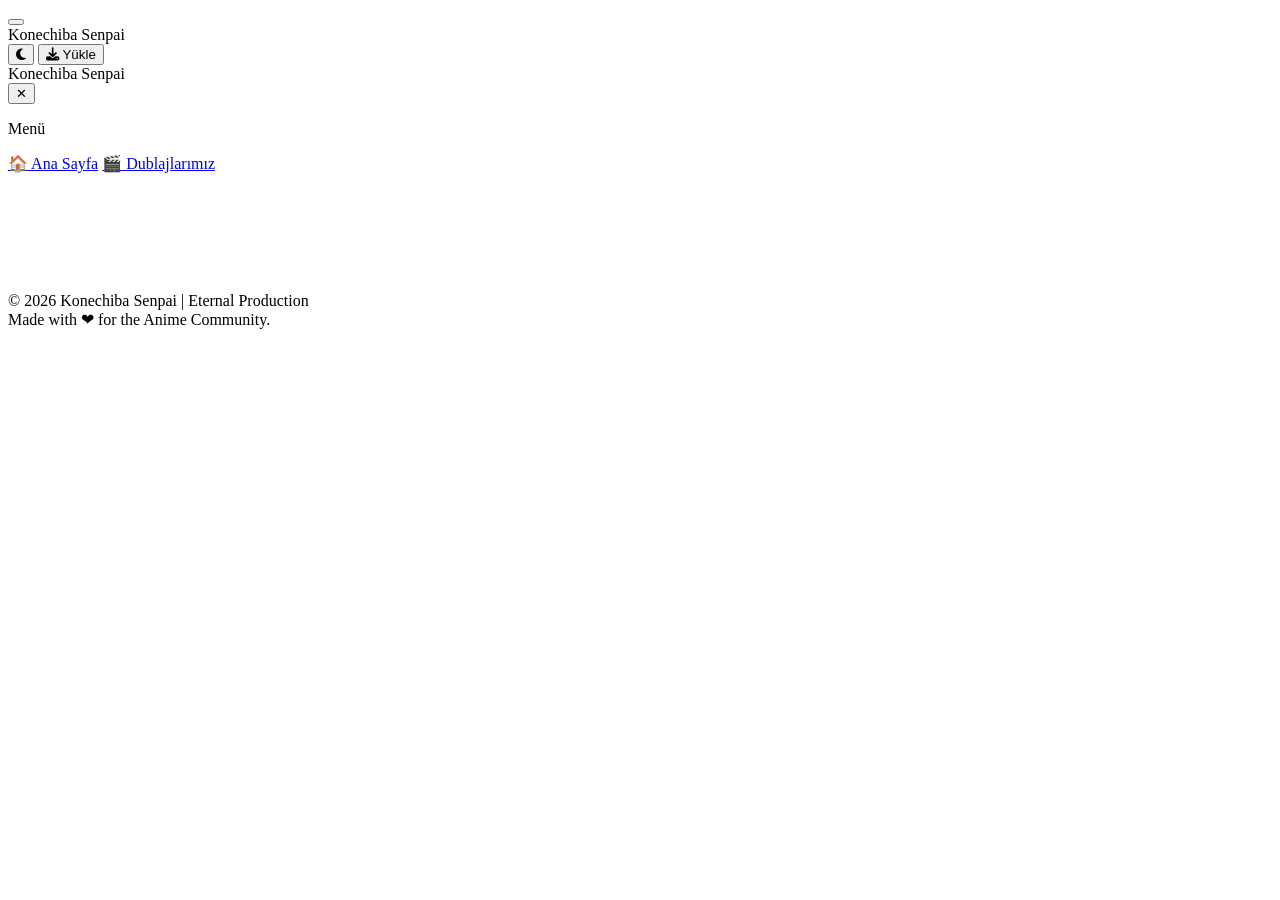
==== index.html @ d5ee9488 "Add files via upload" ====
<!DOCTYPE html>
<html lang="tr" data-theme="light">
<head>
<meta charset="UTF-8">
<meta name="viewport" content="width=device-width, initial-scale=1.0, viewport-fit=cover">
<title>Konechiba Senpai | Eternal Production</title>
<meta name="description" content="Konechiba Senpai — Eternal Production çatısı altında Türkçe anime dublaj sanatçısı. Tüm sosyal medya hesapları ve dublaj projeleri burada.">
<link rel="canonical" href="https://eternalproduction.com/">

<!-- Open Graph -->
<meta property="og:type" content="website">
<meta property="og:title" content="Konechiba Senpai | Eternal Production">
<meta property="og:description" content="Türkçe anime dublaj sanatçısı Konechiba Senpai'nin resmi sayfası.">
<meta property="og:image" content="assets/og-image.jpg">
<meta property="og:url" content="https://eternalproduction.com/">
<meta property="og:site_name" content="Eternal Production">
<meta property="og:locale" content="tr_TR">

<!-- Twitter Card -->
<meta name="twitter:card" content="summary_large_image">
<meta name="twitter:title" content="Konechiba Senpai | Eternal Production">
<meta name="twitter:description" content="Türkçe anime dublaj sanatçısı Konechiba Senpai'nin resmi sayfası.">
<meta name="twitter:image" content="assets/og-image.jpg">

<!-- PWA -->
<link rel="manifest" href="manifest.json">
<meta name="theme-color" content="#5b4fe9">
<link rel="icon" type="image/svg+xml" href="assets/favicon.svg">
<link rel="apple-touch-icon" href="assets/icon-192.png">

<link rel="stylesheet" href="css/style.css">
<link rel="stylesheet" href="https://cdnjs.cloudflare.com/ajax/libs/font-awesome/6.5.1/css/all.min.css">
</head>
<body>

<div id="loading-screen" class="loading-screen">
  <div class="loading-mark" aria-hidden="true"></div>
</div>

<div id="app-shell">

  <!-- NAVBAR -->
  <header class="navbar">
    <div class="navbar-left">
      <button id="hamburger-btn" class="hamburger-btn" aria-label="Menüyü aç" aria-expanded="false">
        <span></span><span></span><span></span>
      </button>
      <div class="brand">Konechiba <span>Senpai</span></div>
    </div>
    <div class="navbar-right">
      <button id="theme-toggle-btn" class="theme-toggle-btn" aria-label="Temayı değiştir">
        <i class="fa-solid fa-moon" id="theme-icon"></i>
      </button>
      <button id="install-btn" class="nav-pill primary install-pill" aria-label="Uygulamayı yükle">
        <i class="fa-solid fa-download"></i> Yükle
      </button>
    </div>
  </header>

  <!-- SIDE MENU -->
  <div id="side-overlay" class="side-overlay"></div>
  <nav id="side-menu" class="side-menu" aria-label="Ana menü">
    <div class="side-menu-header">
      <div class="brand">Konechiba <span>Senpai</span></div>
      <button id="side-menu-close" class="side-menu-close" aria-label="Menüyü kapat">✕</button>
    </div>
    <div class="side-menu-section">
      <p class="side-menu-title">Menü</p>
      <a href="index.html" class="side-menu-link active"><span class="icon">🏠</span> Ana Sayfa</a>
      <a href="dublaj.html" class="side-menu-link"><span class="icon">🎬</span> Dublajlarımız</a>
    </div>
  </nav>

  <!-- MAIN -->
  <main class="page-content">
    <section class="hero">
      <img id="hero-logo" class="hero-logo" src="" alt="Konechiba Senpai logo" onerror="this.style.visibility='hidden'">
      <h1 id="hero-name" class="hero-name">&nbsp;</h1>
      <p id="hero-bio" class="hero-bio">&nbsp;</p>
    </section>

    <section id="social-grid" class="social-grid" aria-label="Sosyal medya hesapları">
      <!-- JS ile data.json'dan otomatik oluşturulur -->
    </section>
  </main>

  <footer class="site-footer">
    © 2026 Konechiba Senpai | Eternal Production<br>
    Made with <span>❤</span> for the Anime Community.
  </footer>
</div>

<div id="toast-stack" class="toast-stack"></div>

<script src="js/main.js"></script>
<script src="js/social.js"></script>
</body>
</html>
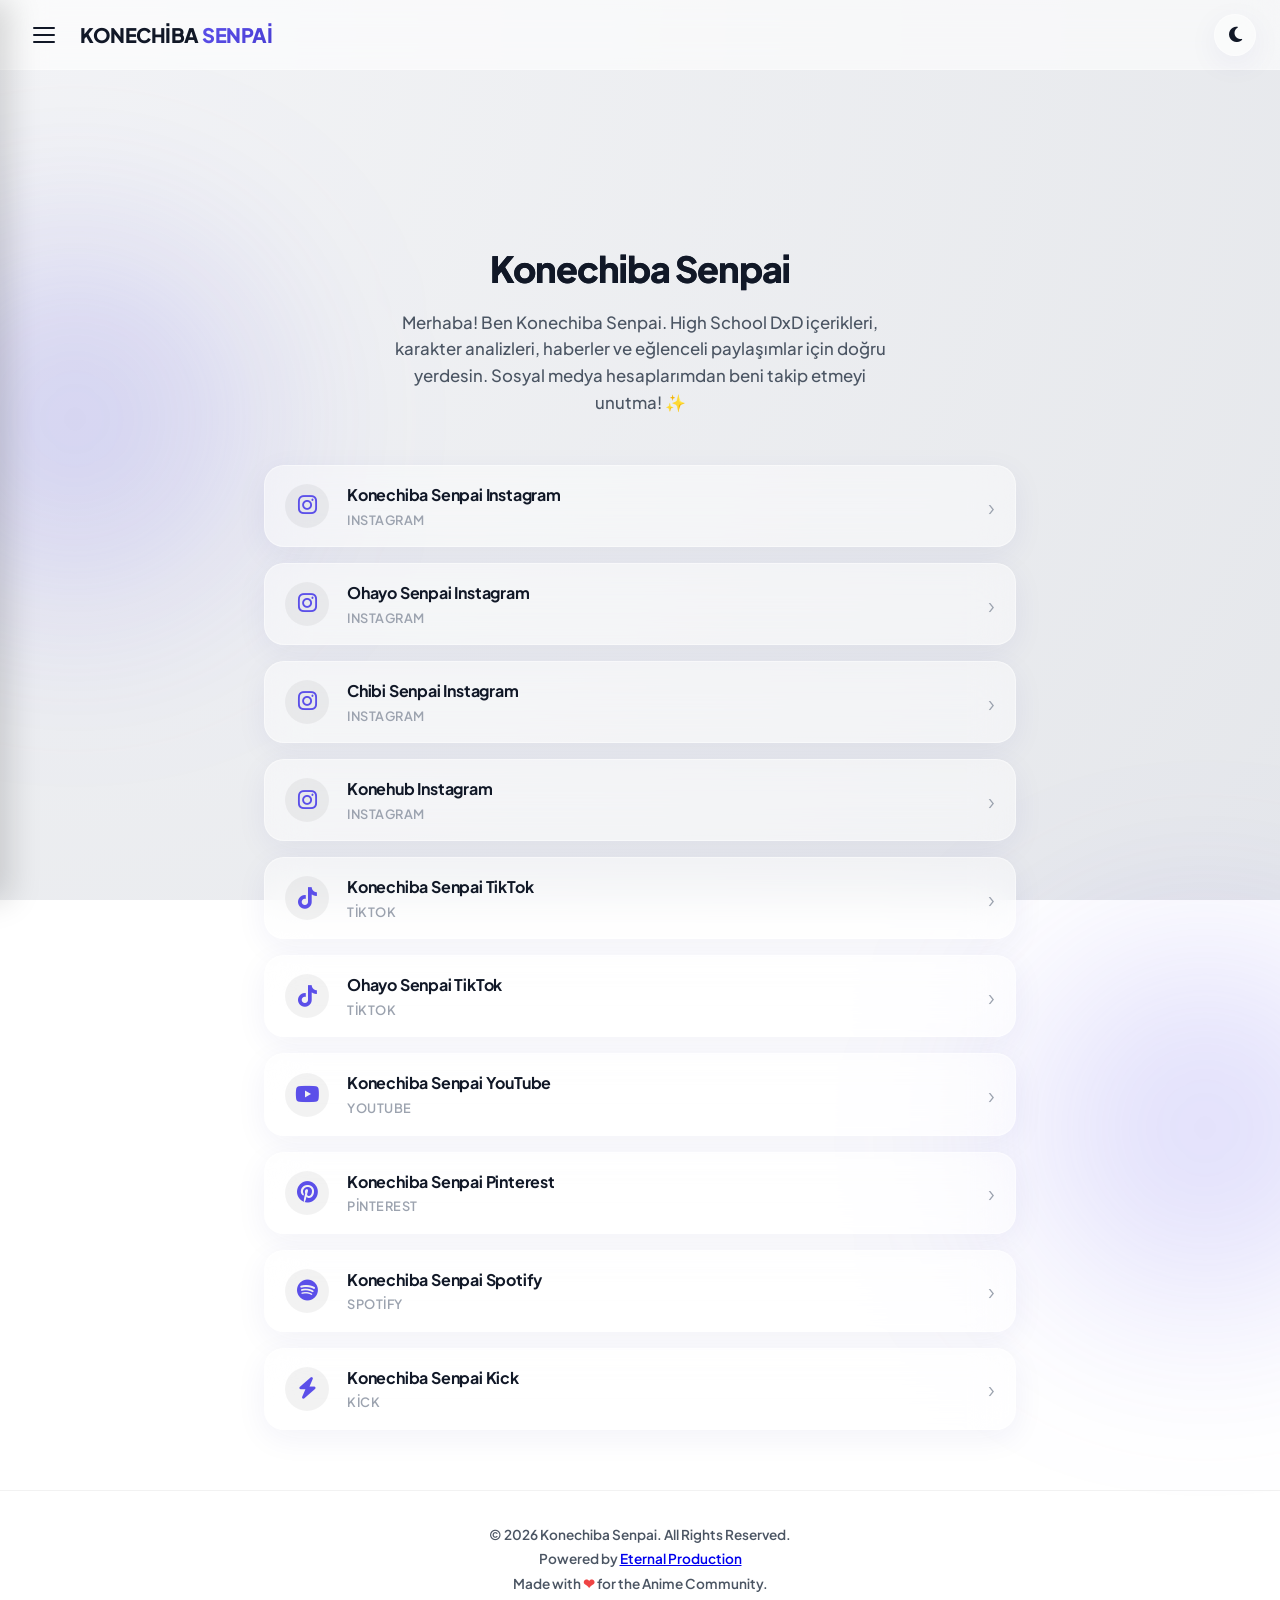
==== commit 777501d8: "Update index.html" ====
--- a/index.html
+++ b/index.html
@@ -85,9 +85,17 @@
   </main>
 
   <footer class="site-footer">
-    © 2026 Konechiba Senpai | Eternal Production<br>
-    Made with <span>❤</span> for the Anime Community.
-  </footer>
+  <p>© 2026 Konechiba Senpai. All Rights Reserved.</p>
+
+  <p>
+    Powered by
+    <a href="https://www.eternalproduction.net" target="_blank" rel="noopener noreferrer">
+      Eternal Production
+    </a>
+  </p>
+
+  <p>Made with <span>❤</span> for the Anime Community.</p>
+</footer>
 </div>
 
 <div id="toast-stack" class="toast-stack"></div>
--- a/css/style.css
+++ b/css/style.css
@@ -0,0 +1,855 @@
+/* ==========================================================================
+   style.css — Konechiba Senpai | Eternal Production
+   Premium Glassmorphism Dark/Light Theme Design
+   ========================================================================== */
+
+@import url('https://fonts.googleapis.com/css2?family=Plus+Jakarta+Sans:wght@300;400;500;600;700;800&display=swap');
+
+/* === CSS VARIABLES === */
+:root {
+  /* Fonts */
+  --font-main: 'Plus Jakarta Sans', sans-serif;
+
+  /* Colors - Light Theme */
+  --bg-gradient: radial-gradient(circle at 0% 0%, #f3f4f6 0%, #e5e7eb 100%);
+  --bg-solid: #f9fafb;
+  --text-primary: #111827;
+  --text-secondary: #4b5563;
+  --text-muted: #9ca3af;
+  --accent: #5b4fe9;
+  --accent-glow: rgba(91, 79, 233, 0.2);
+  --accent-hover: #4a3fd4;
+
+  /* Glassmorphism Elements */
+  --glass-bg: rgba(255, 255, 255, 0.45);
+  --glass-border: rgba(255, 255, 255, 0.4);
+  --glass-shadow: 0 8px 32px 0 rgba(31, 38, 135, 0.06);
+  --glass-blur: blur(20px);
+
+  /* Specific UI Panels */
+  --nav-bg: rgba(255, 255, 255, 0.6);
+  --nav-border: rgba(255, 255, 255, 0.3);
+  --side-menu-bg: rgba(255, 255, 255, 0.95);
+  --card-hover-bg: rgba(255, 255, 255, 0.7);
+  --border-light: rgba(0, 0, 0, 0.05);
+
+  /* Common Variables */
+  --transition-fast: 0.2s cubic-bezier(0.4, 0, 0.2, 1);
+  --transition-normal: 0.3s cubic-bezier(0.4, 0, 0.2, 1);
+  --transition-slow: 0.5s cubic-bezier(0.4, 0, 0.2, 1);
+  --radius-sm: 8px;
+  --radius-md: 14px;
+  --radius-lg: 20px;
+  --radius-xl: 30px;
+}
+
+html[data-theme="dark"] {
+  /* Colors - Dark Theme */
+  --bg-gradient: radial-gradient(circle at 0% 0%, #0c0b1e 0%, #05040d 100%);
+  --bg-solid: #05040d;
+  --text-primary: #f9fafb;
+  --text-secondary: #d1d5db;
+  --text-muted: #6b7280;
+  --accent: #7c3aed;
+  --accent-glow: rgba(124, 58, 237, 0.3);
+  --accent-hover: #8b5cf6;
+
+  /* Glassmorphic Elements - Dark Mode */
+  --glass-bg: rgba(15, 14, 28, 0.55);
+  --glass-border: rgba(255, 255, 255, 0.08);
+  --glass-shadow: 0 8px 32px 0 rgba(0, 0, 0, 0.35);
+  --glass-blur: blur(20px);
+
+  /* Specific UI Panels - Dark Mode */
+  --nav-bg: rgba(12, 11, 30, 0.6);
+  --nav-border: rgba(255, 255, 255, 0.05);
+  --side-menu-bg: rgba(10, 9, 21, 0.97);
+  --card-hover-bg: rgba(255, 255, 255, 0.05);
+  --border-light: rgba(255, 255, 255, 0.06);
+}
+
+/* === RESET & BASE === */
+*, *::before, *::after {
+  box-sizing: border-box;
+  margin: 0;
+  padding: 0;
+  -webkit-tap-highlight-color: transparent;
+}
+
+body {
+  font-family: var(--font-main);
+  background: var(--bg-gradient);
+  background-attachment: fixed;
+  color: var(--text-primary);
+  min-height: 100vh;
+  display: flex;
+  flex-direction: column;
+  overflow-x: hidden;
+  transition: background var(--transition-slow), color var(--transition-normal);
+  line-height: 1.6;
+}
+
+/* === LOADING SCREEN === */
+.loading-screen {
+  position: fixed;
+  top: 0; left: 0; right: 0; bottom: 0;
+  background: var(--bg-solid);
+  display: flex;
+  justify-content: center;
+  align-items: center;
+  z-index: 9999;
+  opacity: 1;
+  visibility: visible;
+  transition: opacity var(--transition-normal), visibility var(--transition-normal);
+}
+
+.loading-screen.is-hidden {
+  opacity: 0;
+  visibility: hidden;
+}
+
+.loading-mark {
+  width: 45px;
+  height: 45px;
+  border: 3px solid var(--border-light);
+  border-top-color: var(--accent);
+  border-radius: 50%;
+  animation: spin 0.8s cubic-bezier(0.5, 0.1, 0.5, 0.9) infinite;
+}
+
+@keyframes spin {
+  to { transform: rotate(360deg); }
+}
+
+/* === APP SHELL === */
+#app-shell {
+  display: flex;
+  flex-direction: column;
+  min-height: 100vh;
+  position: relative;
+  z-index: 1;
+}
+
+/* Background Glowing Orbs */
+#app-shell::before, #app-shell::after {
+  content: "";
+  position: absolute;
+  width: 350px;
+  height: 350px;
+  border-radius: 50%;
+  background: var(--accent-glow);
+  filter: blur(100px);
+  z-index: -1;
+  pointer-events: none;
+  animation: float 10s ease-in-out infinite alternate;
+}
+
+#app-shell::before {
+  top: 15%;
+  left: -100px;
+}
+
+#app-shell::after {
+  bottom: 20%;
+  right: -100px;
+  animation-delay: -5s;
+}
+
+@keyframes float {
+  0% { transform: translate(0, 0) scale(1); }
+  100% { transform: translate(50px, 50px) scale(1.1); }
+}
+
+/* === GLASS CARD COMMON === */
+.glass-card {
+  background: var(--glass-bg);
+  backdrop-filter: var(--glass-blur);
+  -webkit-backdrop-filter: var(--glass-blur);
+  border: 1px solid var(--glass-border);
+  box-shadow: var(--glass-shadow);
+  border-radius: var(--radius-lg);
+  transition: transform var(--transition-normal), background-color var(--transition-normal), border var(--transition-normal), box-shadow var(--transition-normal);
+}
+
+/* === NAVBAR === */
+.navbar {
+  position: fixed;
+  top: 0;
+  left: 0;
+  right: 0;
+  height: 70px;
+  padding: 0 24px;
+  display: flex;
+  justify-content: space-between;
+  align-items: center;
+  background: var(--nav-bg);
+  backdrop-filter: var(--glass-blur);
+  -webkit-backdrop-filter: var(--glass-blur);
+  border-bottom: 1px solid var(--nav-border);
+  z-index: 1000;
+  transition: background var(--transition-normal), border var(--transition-normal);
+}
+
+.navbar-left, .navbar-right {
+  display: flex;
+  align-items: center;
+  gap: 16px;
+}
+
+/* Brand Name */
+.brand {
+  font-size: 1.25rem;
+  font-weight: 800;
+  letter-spacing: -0.5px;
+  color: var(--text-primary);
+  text-transform: uppercase;
+}
+
+.brand span {
+  color: var(--accent);
+  background: linear-gradient(135deg, var(--accent), var(--accent-hover));
+  -webkit-background-clip: text;
+  -webkit-text-fill-color: transparent;
+}
+
+/* Hamburger Button */
+.hamburger-btn {
+  background: none;
+  border: none;
+  cursor: pointer;
+  width: 40px;
+  height: 40px;
+  display: flex;
+  flex-direction: column;
+  justify-content: center;
+  align-items: center;
+  gap: 5px;
+  border-radius: var(--radius-sm);
+  transition: background var(--transition-fast);
+}
+
+.hamburger-btn:hover {
+  background: var(--border-light);
+}
+
+.hamburger-btn span {
+  display: block;
+  width: 22px;
+  height: 2px;
+  background-color: var(--text-primary);
+  border-radius: 2px;
+  transition: transform var(--transition-normal), opacity var(--transition-normal);
+}
+
+.hamburger-btn.is-open span:nth-child(1) {
+  transform: translateY(7px) rotate(45deg);
+}
+
+.hamburger-btn.is-open span:nth-child(2) {
+  opacity: 0;
+}
+
+.hamburger-btn.is-open span:nth-child(3) {
+  transform: translateY(-7px) rotate(-45deg);
+}
+
+/* Theme Toggle Button */
+.theme-toggle-btn {
+  background: var(--glass-bg);
+  border: 1px solid var(--glass-border);
+  cursor: pointer;
+  width: 42px;
+  height: 42px;
+  border-radius: 50%;
+  display: flex;
+  justify-content: center;
+  align-items: center;
+  color: var(--text-primary);
+  font-size: 1.1rem;
+  box-shadow: var(--glass-shadow);
+  transition: transform var(--transition-fast), background var(--transition-fast);
+}
+
+.theme-toggle-btn:hover {
+  transform: scale(1.08);
+  background: var(--card-hover-bg);
+}
+
+.theme-toggle-btn:active {
+  transform: scale(0.95);
+}
+
+/* PWA Install Button */
+.nav-pill {
+  font-family: var(--font-main);
+  font-size: 0.9rem;
+  font-weight: 600;
+  padding: 8px 16px;
+  border-radius: var(--radius-xl);
+  border: none;
+  cursor: pointer;
+  display: flex;
+  align-items: center;
+  gap: 8px;
+  text-decoration: none;
+  transition: transform var(--transition-fast), background var(--transition-fast), box-shadow var(--transition-fast);
+}
+
+.nav-pill.primary {
+  background: var(--accent);
+  color: #ffffff;
+  box-shadow: 0 4px 14px var(--accent-glow);
+}
+
+.nav-pill.primary:hover {
+  background: var(--accent-hover);
+  transform: translateY(-2px);
+  box-shadow: 0 6px 20px var(--accent-glow);
+}
+
+.nav-pill.primary:active {
+  transform: translateY(0);
+}
+
+.install-pill {
+  display: none !important; /* Hide initially */
+}
+
+.install-pill.is-visible {
+  display: inline-flex !important; /* Display when eligible */
+}
+
+/* === SIDE DRAWER MENU === */
+.side-overlay {
+  position: fixed;
+  top: 0; left: 0; right: 0; bottom: 0;
+  background: rgba(0, 0, 0, 0.4);
+  backdrop-filter: blur(4px);
+  -webkit-backdrop-filter: blur(4px);
+  z-index: 1100;
+  opacity: 0;
+  visibility: hidden;
+  transition: opacity var(--transition-normal), visibility var(--transition-normal);
+}
+
+.side-overlay.is-visible {
+  opacity: 1;
+  visibility: visible;
+}
+
+.side-menu {
+  position: fixed;
+  top: 0;
+  left: 0;
+  bottom: 0;
+  width: 300px;
+  max-width: 85%;
+  background: var(--side-menu-bg);
+  backdrop-filter: blur(20px);
+  -webkit-backdrop-filter: blur(20px);
+  z-index: 1200;
+  transform: translateX(-100%);
+  transition: transform var(--transition-normal);
+  display: flex;
+  flex-direction: column;
+  padding: 24px;
+  box-shadow: 10px 0 30px rgba(0, 0, 0, 0.15);
+  border-right: 1px solid var(--nav-border);
+}
+
+.side-menu.is-open {
+  transform: translateX(0);
+}
+
+.side-menu-header {
+  display: flex;
+  justify-content: space-between;
+  align-items: center;
+  margin-bottom: 40px;
+}
+
+.side-menu-close {
+  background: none;
+  border: none;
+  cursor: pointer;
+  color: var(--text-primary);
+  font-size: 1.25rem;
+  width: 36px;
+  height: 36px;
+  display: flex;
+  justify-content: center;
+  align-items: center;
+  border-radius: 50%;
+  transition: background var(--transition-fast);
+}
+
+.side-menu-close:hover {
+  background: var(--border-light);
+}
+
+.side-menu-section {
+  display: flex;
+  flex-direction: column;
+  gap: 8px;
+}
+
+.side-menu-title {
+  font-size: 0.8rem;
+  font-weight: 700;
+  text-transform: uppercase;
+  letter-spacing: 1.5px;
+  color: var(--text-muted);
+  margin-bottom: 12px;
+  padding-left: 8px;
+}
+
+.side-menu-link {
+  font-size: 1rem;
+  font-weight: 600;
+  color: var(--text-secondary);
+  text-decoration: none;
+  padding: 14px 18px;
+  border-radius: var(--radius-md);
+  display: flex;
+  align-items: center;
+  gap: 12px;
+  transition: color var(--transition-fast), background var(--transition-fast), transform var(--transition-fast);
+}
+
+.side-menu-link .icon {
+  font-size: 1.15rem;
+}
+
+.side-menu-link:hover {
+  color: var(--accent);
+  background: var(--border-light);
+  transform: translateX(5px);
+}
+
+.side-menu-link.active {
+  color: #ffffff;
+  background: var(--accent);
+  box-shadow: 0 4px 15px var(--accent-glow);
+}
+
+.side-menu-link.active:hover {
+  transform: none;
+}
+
+/* === PAGE CONTENT & HERO === */
+.page-content {
+  flex-grow: 1;
+  padding: 110px 24px 60px 24px; /* Space for fixed navbar */
+  max-width: 800px;
+  width: 100%;
+  margin: 0 auto;
+}
+
+.hero {
+  text-align: center;
+  margin-bottom: 48px;
+  display: flex;
+  flex-direction: column;
+  align-items: center;
+}
+
+.hero-logo {
+  width: 110px;
+  height: 110px;
+  border-radius: 50%;
+  object-fit: cover;
+  margin-bottom: 20px;
+  border: 4px solid var(--glass-border);
+  box-shadow: var(--glass-shadow);
+  background: var(--glass-bg);
+  animation: logoPulse 4s ease-in-out infinite alternate;
+}
+
+@keyframes logoPulse {
+  0% { transform: scale(1); box-shadow: 0 0 0 0 var(--accent-glow); }
+  100% { transform: scale(1.03); box-shadow: 0 0 20px 4px var(--accent-glow); }
+}
+
+.hero-name {
+  font-size: 2.25rem;
+  font-weight: 800;
+  letter-spacing: -1px;
+  margin-bottom: 12px;
+  color: var(--text-primary);
+  background: linear-gradient(135deg, var(--text-primary), var(--text-secondary));
+  -webkit-background-clip: text;
+}
+
+.hero-bio {
+  font-size: 1.05rem;
+  font-weight: 500;
+  color: var(--text-secondary);
+  max-width: 500px;
+  margin: 0 auto;
+  line-height: 1.6;
+}
+
+/* === SOCIAL GRID === */
+.social-grid {
+  display: flex;
+  flex-direction: column;
+  gap: 16px;
+  width: 100%;
+}
+
+.social-card {
+  display: flex;
+  align-items: center;
+  padding: 16px 20px;
+  text-decoration: none;
+  color: var(--text-primary);
+  opacity: 0;
+  animation: slideInUp 0.6s cubic-bezier(0.16, 1, 0.3, 1) forwards;
+}
+
+@keyframes slideInUp {
+  from {
+    opacity: 0;
+    transform: translateY(20px);
+  }
+  to {
+    opacity: 1;
+    transform: translateY(0);
+  }
+}
+
+.social-card:hover {
+  transform: translateY(-3px);
+  background: var(--card-hover-bg);
+  box-shadow: 0 12px 30px rgba(31, 38, 135, 0.12);
+  border-color: var(--accent);
+}
+
+.social-icon {
+  width: 44px;
+  height: 44px;
+  border-radius: 50%;
+  background: var(--border-light);
+  display: flex;
+  justify-content: center;
+  align-items: center;
+  font-size: 1.35rem;
+  color: var(--accent);
+  flex-shrink: 0;
+  margin-right: 18px;
+  overflow: hidden;
+  transition: transform var(--transition-fast), background var(--transition-fast);
+}
+
+.social-icon img {
+  width: 100%;
+  height: 100%;
+  object-fit: cover;
+}
+
+.social-card:hover .social-icon {
+  transform: scale(1.1) rotate(-5deg);
+  background: var(--accent-glow);
+}
+
+.social-text {
+  flex-grow: 1;
+  display: flex;
+  flex-direction: column;
+}
+
+.social-username {
+  font-weight: 700;
+  font-size: 1rem;
+  letter-spacing: -0.2px;
+  margin-bottom: 2px;
+}
+
+.social-platform {
+  font-size: 0.8rem;
+  color: var(--text-muted);
+  font-weight: 600;
+  text-transform: uppercase;
+  letter-spacing: 0.5px;
+}
+
+.social-arrow {
+  font-size: 1.5rem;
+  color: var(--text-muted);
+  font-weight: 300;
+  transition: transform var(--transition-fast), color var(--transition-fast);
+  margin-left: 10px;
+}
+
+.social-card:hover .social-arrow {
+  transform: translateX(4px);
+  color: var(--accent);
+}
+
+/* Disabled State for invalid URL */
+.social-card[aria-disabled="true"] {
+  cursor: not-allowed;
+  opacity: 0.6 !important;
+}
+
+.social-card[aria-disabled="true"] .social-arrow {
+  display: none;
+}
+
+.dub-cover {
+  height: 180px;
+}
+
+.dub-body {
+  padding: 18px;
+  gap: 10px;
+}
+
+.dub-title {
+  font-size: 1.15rem;
+}
+
+.dub-desc {
+  font-size: 0.85rem;
+  line-height: 1.4;
+
+  display: -webkit-box;
+  -webkit-line-clamp: 2;
+  -webkit-box-orient: vertical;
+  overflow: hidden;
+}
+
+.dub-meta-grid {
+  gap: 8px;
+  padding: 10px;
+}
+
+.dub-meta-item .label {
+  font-size: 0.65rem;
+}
+
+.dub-meta-item .value {
+  font-size: 0.75rem;
+}
+
+/* Dub Watch Button */
+.btn {
+  font-family: var(--font-main);
+  font-size: 0.95rem;
+  font-weight: 700;
+  padding: 12px 24px;
+  border-radius: var(--radius-md);
+  border: none;
+  cursor: pointer;
+  display: inline-flex;
+  justify-content: center;
+  align-items: center;
+  gap: 10px;
+  text-decoration: none;
+  text-align: center;
+  width: 100%;
+  text-transform: uppercase;
+  letter-spacing: 0.5px;
+  transition: transform var(--transition-fast), background var(--transition-fast), box-shadow var(--transition-fast);
+}
+
+.btn-primary {
+  background: var(--accent);
+  color: #ffffff;
+  box-shadow: 0 4px 14px var(--accent-glow);
+}
+
+.btn-primary:hover {
+  background: var(--accent-hover);
+  transform: translateY(-2px);
+  box-shadow: 0 6px 20px var(--accent-glow);
+}
+
+.btn-primary:active {
+  transform: translateY(0);
+}
+
+.btn-ghost {
+  background: var(--border-light);
+  color: var(--text-muted);
+  cursor: not-allowed;
+}
+
+/* === SITE FOOTER === */
+.site-footer {
+  text-align: center;
+  padding: 32px 24px;
+  font-size: 0.85rem;
+  font-weight: 600;
+  color: var(--text-secondary);
+  border-top: 1px solid var(--border-light);
+  margin-top: auto;
+  line-height: 1.8;
+}
+
+.site-footer span {
+  color: #ef4444;
+  display: inline-block;
+  animation: heartBeat 1.2s infinite;
+}
+
+@keyframes heartBeat {
+  0%, 100% { transform: scale(1); }
+  50% { transform: scale(1.2); }
+}
+
+/* === TOAST NOTIFICATIONS === */
+.toast-stack {
+  position: fixed;
+  bottom: 24px;
+  right: 24px;
+  z-index: 2000;
+  display: flex;
+  flex-direction: column;
+  gap: 10px;
+  pointer-events: none;
+  max-width: 320px;
+  width: calc(100% - 48px);
+}
+
+.toast {
+  background: var(--glass-bg);
+  backdrop-filter: var(--glass-blur);
+  -webkit-backdrop-filter: var(--glass-blur);
+  border: 1px solid var(--glass-border);
+  box-shadow: var(--glass-shadow);
+  padding: 14px 18px;
+  border-radius: var(--radius-md);
+  font-size: 0.85rem;
+  font-weight: 600;
+  color: var(--text-primary);
+  pointer-events: auto;
+  animation: toastIn 0.35s cubic-bezier(0.16, 1, 0.3, 1) forwards;
+  display: flex;
+  align-items: center;
+  border-left: 4px solid var(--accent);
+}
+
+.toast.success {
+  border-left-color: #10b981;
+}
+
+.toast.error {
+  border-left-color: #ef4444;
+}
+
+@keyframes toastIn {
+  from {
+    opacity: 0;
+    transform: translateY(20px) scale(0.9);
+  }
+  to {
+    opacity: 1;
+    transform: translateY(0) scale(1);
+  }
+}
+
+/* === PLACEHOLDERS === */
+.placeholder-note {
+  text-align: center;
+  color: var(--text-secondary);
+  padding: 30px;
+  font-weight: 500;
+}
+
+/* === RESPONSIVE MEDIA QUERIES === */
+@media (min-width: 600px) {
+  .dub-card {
+    flex-direction: row;
+    height: 280px;
+  }
+
+  .dub-cover {
+    width: 200px;
+    height: 100%;
+    border-bottom: none;
+    border-right: 1px solid var(--border-light);
+  }
+
+  .dub-body {
+    flex-grow: 1;
+    padding: 24px;
+    justify-content: center;
+  }
+
+  .dub-meta-grid {
+    grid-template-columns: repeat(4, 1fr);
+  }
+
+  .btn {
+    width: auto;
+    align-self: flex-start;
+  }
+}
+/* =======================================================
+   MOBİL NAVBAR FIX (768px ve altı)
+   ======================================================= */
+
+@media (max-width: 768px) {
+
+  /* Navbar */
+  .navbar {
+    height: 60px !important;
+    padding: 0 10px !important;
+  }
+
+  /* Sol ve sağ alanlar */
+  .navbar-left,
+  .navbar-right {
+    gap: 4px !important;
+    flex-shrink: 1;
+  }
+
+  /* Logo yazısı */
+  .brand {
+    font-size: 0.9rem !important;
+    letter-spacing: 0 !important;
+    white-space: nowrap;
+  }
+
+  /* Hamburger menü */
+  .hamburger-btn {
+    width: 34px !important;
+    height: 34px !important;
+  }
+
+  .hamburger-btn span {
+    width: 18px !important;
+  }
+
+  /* Gece - gündüz butonu */
+  .theme-toggle-btn {
+    width: 34px !important;
+    height: 34px !important;
+    font-size: 0.9rem !important;
+    margin: 0 !important;
+    flex-shrink: 0;
+  }
+
+  /* PWA / İndir butonu */
+  .nav-pill {
+    padding: 6px 10px !important;
+    font-size: 0.75rem !important;
+    gap: 4px !important;
+    white-space: nowrap;
+  }
+
+  /* Sağ tarafın taşmasını engelle */
+  .navbar-right {
+    display: flex !important;
+    align-items: center !important;
+    justify-content: flex-end !important;
+  }
+
+  /* Sol tarafın taşmasını engelle */
+  .navbar-left {
+    display: flex !important;
+    align-items: center !important;
+  }
+
+}
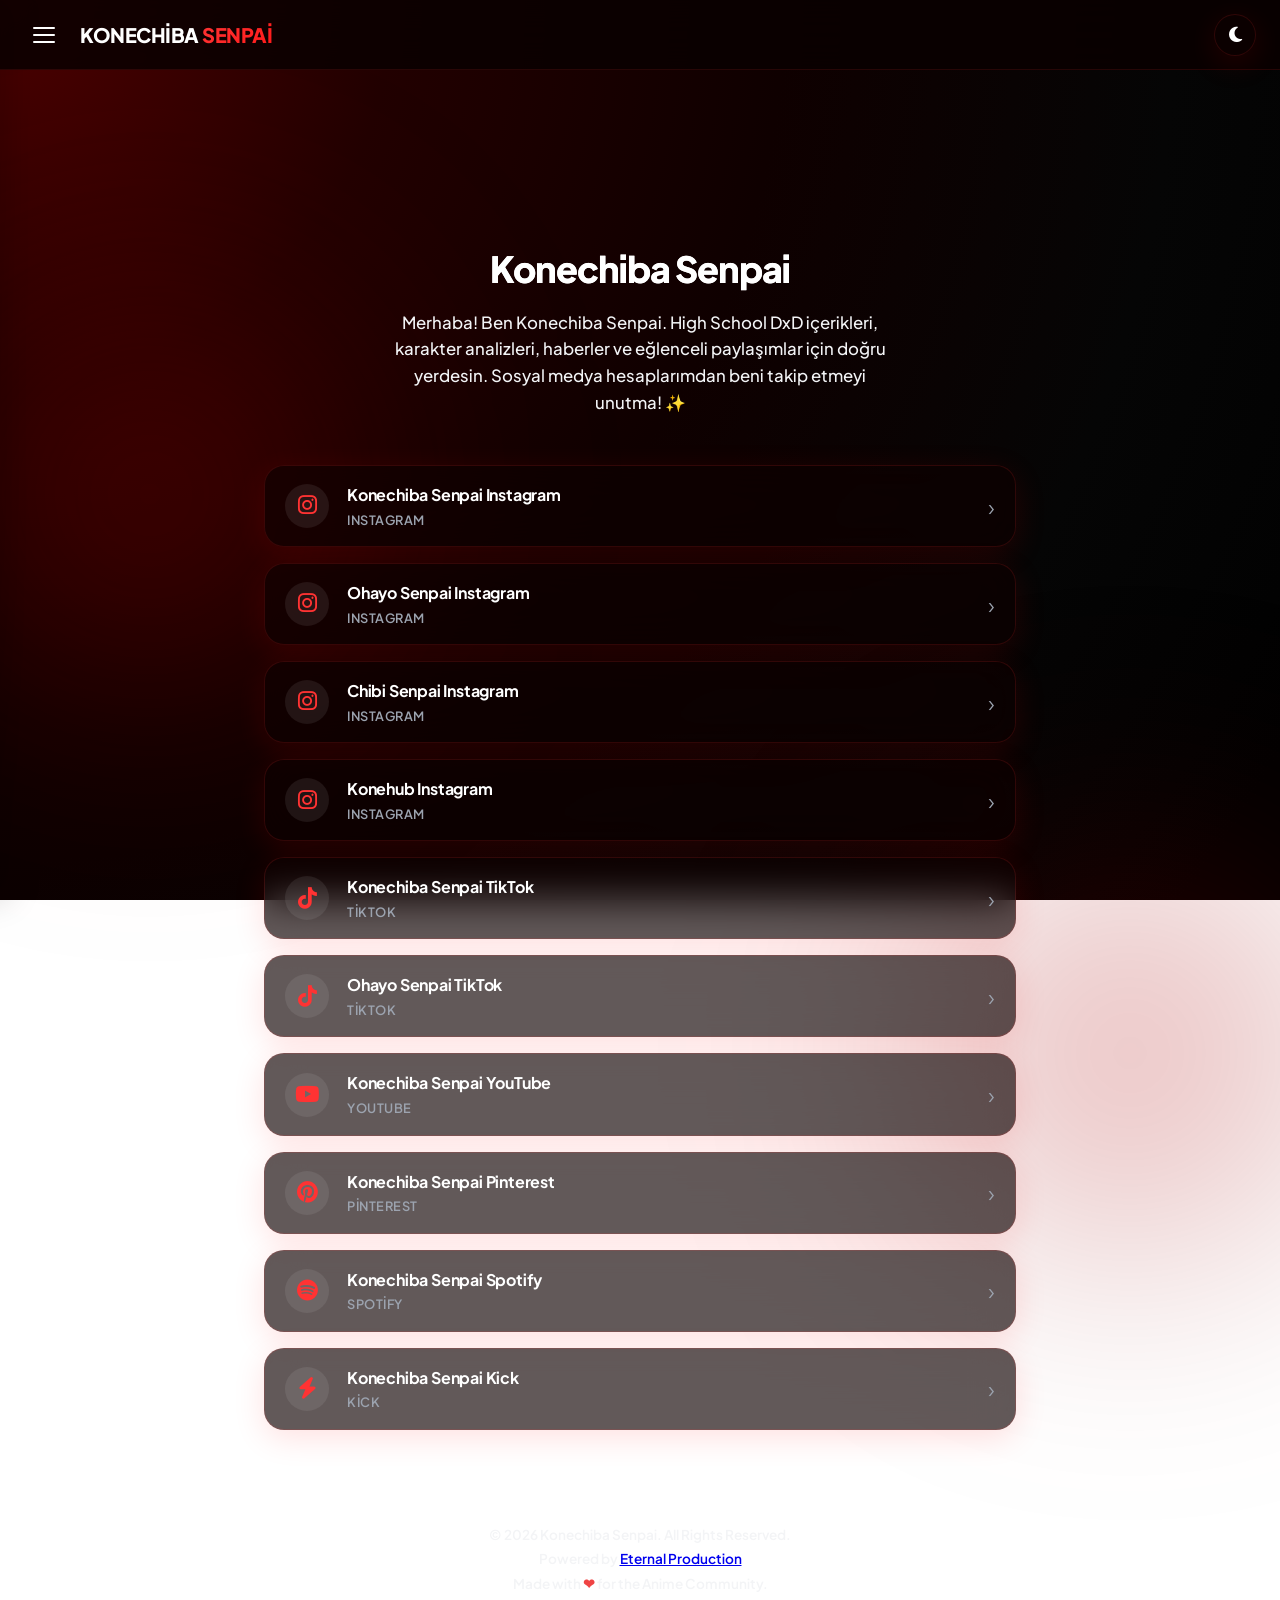
==== commit 24dbbd85: "feat: complete overhaul of website themes to premium black and red scheme - Re-designed root and dar" ====
--- a/index.html
+++ b/index.html
@@ -3,7 +3,7 @@
 <head>
 <meta charset="UTF-8">
 <meta name="viewport" content="width=device-width, initial-scale=1.0, viewport-fit=cover">
-<title>Konechiba Senpai | Eternal Production</title>
+<title>Konechiba Senpai</title>
 <meta name="description" content="Konechiba Senpai — Eternal Production çatısı altında Türkçe anime dublaj sanatçısı. Tüm sosyal medya hesapları ve dublaj projeleri burada.">
 <link rel="canonical" href="https://eternalproduction.com/">
 
@@ -24,7 +24,7 @@
 
 <!-- PWA -->
 <link rel="manifest" href="manifest.json">
-<meta name="theme-color" content="#5b4fe9">
+<meta name="theme-color" content="#ff3333">
 <link rel="icon" type="image/svg+xml" href="assets/favicon.svg">
 <link rel="apple-touch-icon" href="assets/icon-192.png">
 
--- a/css/style.css
+++ b/css/style.css
@@ -1,3 +1,4 @@
+
 /* ==========================================================================
    style.css — Konechiba Senpai | Eternal Production
    Premium Glassmorphism Dark/Light Theme Design
@@ -10,28 +11,35 @@
   /* Fonts */
   --font-main: 'Plus Jakarta Sans', sans-serif;
 
-  /* Colors - Light Theme */
-  --bg-gradient: radial-gradient(circle at 0% 0%, #f3f4f6 0%, #e5e7eb 100%);
-  --bg-solid: #f9fafb;
-  --text-primary: #111827;
-  --text-secondary: #4b5563;
+  /* Colors - Default Black & Red Theme (formerly Light) */
+  --bg-gradient: radial-gradient(
+    circle at top left,
+    #4d0000 0%,
+    #220000 25%,
+    #0f0000 50%,
+    #050505 75%,
+    #000000 100%
+  );
+  --bg-solid: #000000;
+  --text-primary: #ffffff;
+  --text-secondary: #f3f4f6;
   --text-muted: #9ca3af;
-  --accent: #5b4fe9;
-  --accent-glow: rgba(91, 79, 233, 0.2);
-  --accent-hover: #4a3fd4;
-
+  --accent: #ff3333;
+  --accent-glow: rgba(255, 51, 51, 0.25);
+  --accent-hover: #ff1a1a;
+  
   /* Glassmorphism Elements */
-  --glass-bg: rgba(255, 255, 255, 0.45);
-  --glass-border: rgba(255, 255, 255, 0.4);
-  --glass-shadow: 0 8px 32px 0 rgba(31, 38, 135, 0.06);
+  --glass-bg: rgba(15, 0, 0, 0.65);
+  --glass-border: rgba(255, 51, 51, 0.15);
+  --glass-shadow: 0 8px 32px 0 rgba(255, 0, 0, 0.12);
   --glass-blur: blur(20px);
-
+  
   /* Specific UI Panels */
-  --nav-bg: rgba(255, 255, 255, 0.6);
-  --nav-border: rgba(255, 255, 255, 0.3);
-  --side-menu-bg: rgba(255, 255, 255, 0.95);
-  --card-hover-bg: rgba(255, 255, 255, 0.7);
-  --border-light: rgba(0, 0, 0, 0.05);
+  --nav-bg: rgba(10, 0, 0, 0.85);
+  --nav-border: rgba(255, 51, 51, 0.12);
+  --side-menu-bg: rgba(5, 0, 0, 0.98);
+  --card-hover-bg: rgba(255, 0, 0, 0.08);
+  --border-light: rgba(255, 255, 255, 0.08);
 
   /* Common Variables */
   --transition-fast: 0.2s cubic-bezier(0.4, 0, 0.2, 1);
@@ -44,28 +52,39 @@
 }
 
 html[data-theme="dark"] {
-  /* Colors - Dark Theme */
-  --bg-gradient: radial-gradient(circle at 0% 0%, #0c0b1e 0%, #05040d 100%);
-  --bg-solid: #05040d;
+  /* Colors - Crimson Dark Theme */
+  --bg-gradient: radial-gradient(
+    circle at top left,
+    #8b0000 0%,
+    #4d0000 25%,
+    #1a0000 50%,
+    #050505 75%,
+    #000000 100%
+  );
+
+  --bg-solid: #000000;
   --text-primary: #f9fafb;
   --text-secondary: #d1d5db;
-  --text-muted: #6b7280;
-  --accent: #7c3aed;
-  --accent-glow: rgba(124, 58, 237, 0.3);
-  --accent-hover: #8b5cf6;
-
-  /* Glassmorphic Elements - Dark Mode */
-  --glass-bg: rgba(15, 14, 28, 0.55);
+  --text-muted: #9ca3af;
+
+  /* Red Theme */
+  --accent: #ff1a1a;
+  --accent-glow: rgba(255, 0, 0, 0.30);
+  --accent-hover: #ff4040;
+
+  /* Glassmorphism */
+  --glass-bg: rgba(20, 0, 0, 0.55);
   --glass-border: rgba(255, 255, 255, 0.08);
-  --glass-shadow: 0 8px 32px 0 rgba(0, 0, 0, 0.35);
+  --glass-shadow: 0 8px 32px rgba(255, 0, 0, 0.15);
   --glass-blur: blur(20px);
 
-  /* Specific UI Panels - Dark Mode */
-  --nav-bg: rgba(12, 11, 30, 0.6);
-  --nav-border: rgba(255, 255, 255, 0.05);
-  --side-menu-bg: rgba(10, 9, 21, 0.97);
-  --card-hover-bg: rgba(255, 255, 255, 0.05);
+  /* Panels */
+  --nav-bg: rgba(15, 0, 0, 0.80);
+  --nav-border: rgba(255, 0, 0, 0.08);
+  --side-menu-bg: rgba(10, 0, 0, 0.97);
+  --card-hover-bg: rgba(255, 0, 0, 0.05);
   --border-light: rgba(255, 255, 255, 0.06);
+
 }
 
 /* === RESET & BASE === */
@@ -130,18 +149,35 @@
   z-index: 1;
 }
 
-/* Background Glowing Orbs */
-#app-shell::before, #app-shell::after {
+#app-shell::before,
+#app-shell::after {
   content: "";
   position: absolute;
-  width: 350px;
-  height: 350px;
+  width: 500px;
+  height: 500px;
   border-radius: 50%;
-  background: var(--accent-glow);
-  filter: blur(100px);
+  background: radial-gradient(
+    circle,
+    rgba(255, 0, 0, 0.35) 0%,
+    rgba(120, 0, 0, 0.20) 40%,
+    transparent 100%
+  );
+  filter: blur(120px);
   z-index: -1;
   pointer-events: none;
   animation: float 10s ease-in-out infinite alternate;
+}
+
+#app-shell::before {
+  top: 5%;
+  left: -150px;
+}
+
+#app-shell::after {
+  bottom: 10%;
+  right: -150px;
+  animation-delay: -5s;
+
 }
 
 #app-shell::before {
@@ -596,40 +632,131 @@
   display: none;
 }
 
+/* === DUB GRID (PROJECTS PAGE) === */
+.page-header {
+  text-align: center;
+  margin-bottom: 40px;
+}
+
+.page-eyebrow {
+  font-size: 0.8rem;
+  font-weight: 700;
+  text-transform: uppercase;
+  letter-spacing: 2px;
+  color: var(--accent);
+  margin-bottom: 8px;
+}
+
+.page-title {
+  font-size: 2.25rem;
+  font-weight: 800;
+  letter-spacing: -1px;
+  margin-bottom: 12px;
+}
+
+.page-sub {
+  font-size: 1.05rem;
+  color: var(--text-secondary);
+}
+
+.dub-grid {
+  display: flex;
+  flex-direction: column;
+  gap: 28px;
+  width: 100%;
+}
+
+.dub-card {
+  display: flex;
+  flex-direction: column;
+  overflow: hidden;
+  opacity: 0;
+  animation: slideInUp 0.6s cubic-bezier(0.16, 1, 0.3, 1) forwards;
+  transition: transform var(--transition-normal), box-shadow var(--transition-normal);
+}
+
+.dub-card:hover {
+  transform: translateY(-5px);
+  box-shadow: 0 15px 35px rgba(0, 0, 0, 0.12);
+}
+
 .dub-cover {
-  height: 180px;
+  width: 100%;
+  height: 220px;
+  object-fit: cover;
+  border-bottom: 1px solid var(--border-light);
 }
 
 .dub-body {
-  padding: 18px;
-  gap: 10px;
+  padding: 24px;
+  display: flex;
+  flex-direction: column;
+  gap: 14px;
+}
+
+.dub-site-row {
+  display: flex;
+  align-items: center;
+  gap: 8px;
+}
+
+.dub-site-logo {
+  width: 18px;
+  height: 18px;
+  object-fit: contain;
+  border-radius: 4px;
+}
+
+.dub-site-name {
+  font-size: 0.75rem;
+  font-weight: 700;
+  color: var(--text-muted);
+  text-transform: uppercase;
+  letter-spacing: 1px;
 }
 
 .dub-title {
-  font-size: 1.15rem;
+  font-size: 1.4rem;
+  font-weight: 700;
+  letter-spacing: -0.4px;
+  line-height: 1.3;
 }
 
 .dub-desc {
+  font-size: 0.95rem;
+  color: var(--text-secondary);
+  line-height: 1.55;
+}
+
+/* Meta Grid inside Dub Card */
+.dub-meta-grid {
+  display: grid;
+  grid-template-columns: repeat(2, 1fr);
+  gap: 12px;
+  padding: 14px;
+  background: var(--border-light);
+  border-radius: var(--radius-md);
+  margin: 6px 0;
+}
+
+.dub-meta-item {
+  display: flex;
+  flex-direction: column;
+  gap: 2px;
+}
+
+.dub-meta-item .label {
+  font-size: 0.72rem;
+  font-weight: 700;
+  text-transform: uppercase;
+  letter-spacing: 0.5px;
+  color: var(--text-muted);
+}
+
+.dub-meta-item .value {
   font-size: 0.85rem;
-  line-height: 1.4;
-
-  display: -webkit-box;
-  -webkit-line-clamp: 2;
-  -webkit-box-orient: vertical;
-  overflow: hidden;
-}
-
-.dub-meta-grid {
-  gap: 8px;
-  padding: 10px;
-}
-
-.dub-meta-item .label {
-  font-size: 0.65rem;
-}
-
-.dub-meta-item .value {
-  font-size: 0.75rem;
+  font-weight: 600;
+  color: var(--text-primary);
 }
 
 /* Dub Watch Button */
@@ -763,93 +890,26 @@
     flex-direction: row;
     height: 280px;
   }
-
+  
   .dub-cover {
     width: 200px;
     height: 100%;
     border-bottom: none;
     border-right: 1px solid var(--border-light);
   }
-
+  
   .dub-body {
     flex-grow: 1;
     padding: 24px;
     justify-content: center;
   }
-
+  
   .dub-meta-grid {
     grid-template-columns: repeat(4, 1fr);
   }
-
+  
   .btn {
     width: auto;
     align-self: flex-start;
   }
 }
-/* =======================================================
-   MOBİL NAVBAR FIX (768px ve altı)
-   ======================================================= */
-
-@media (max-width: 768px) {
-
-  /* Navbar */
-  .navbar {
-    height: 60px !important;
-    padding: 0 10px !important;
-  }
-
-  /* Sol ve sağ alanlar */
-  .navbar-left,
-  .navbar-right {
-    gap: 4px !important;
-    flex-shrink: 1;
-  }
-
-  /* Logo yazısı */
-  .brand {
-    font-size: 0.9rem !important;
-    letter-spacing: 0 !important;
-    white-space: nowrap;
-  }
-
-  /* Hamburger menü */
-  .hamburger-btn {
-    width: 34px !important;
-    height: 34px !important;
-  }
-
-  .hamburger-btn span {
-    width: 18px !important;
-  }
-
-  /* Gece - gündüz butonu */
-  .theme-toggle-btn {
-    width: 34px !important;
-    height: 34px !important;
-    font-size: 0.9rem !important;
-    margin: 0 !important;
-    flex-shrink: 0;
-  }
-
-  /* PWA / İndir butonu */
-  .nav-pill {
-    padding: 6px 10px !important;
-    font-size: 0.75rem !important;
-    gap: 4px !important;
-    white-space: nowrap;
-  }
-
-  /* Sağ tarafın taşmasını engelle */
-  .navbar-right {
-    display: flex !important;
-    align-items: center !important;
-    justify-content: flex-end !important;
-  }
-
-  /* Sol tarafın taşmasını engelle */
-  .navbar-left {
-    display: flex !important;
-    align-items: center !important;
-  }
-
-}
